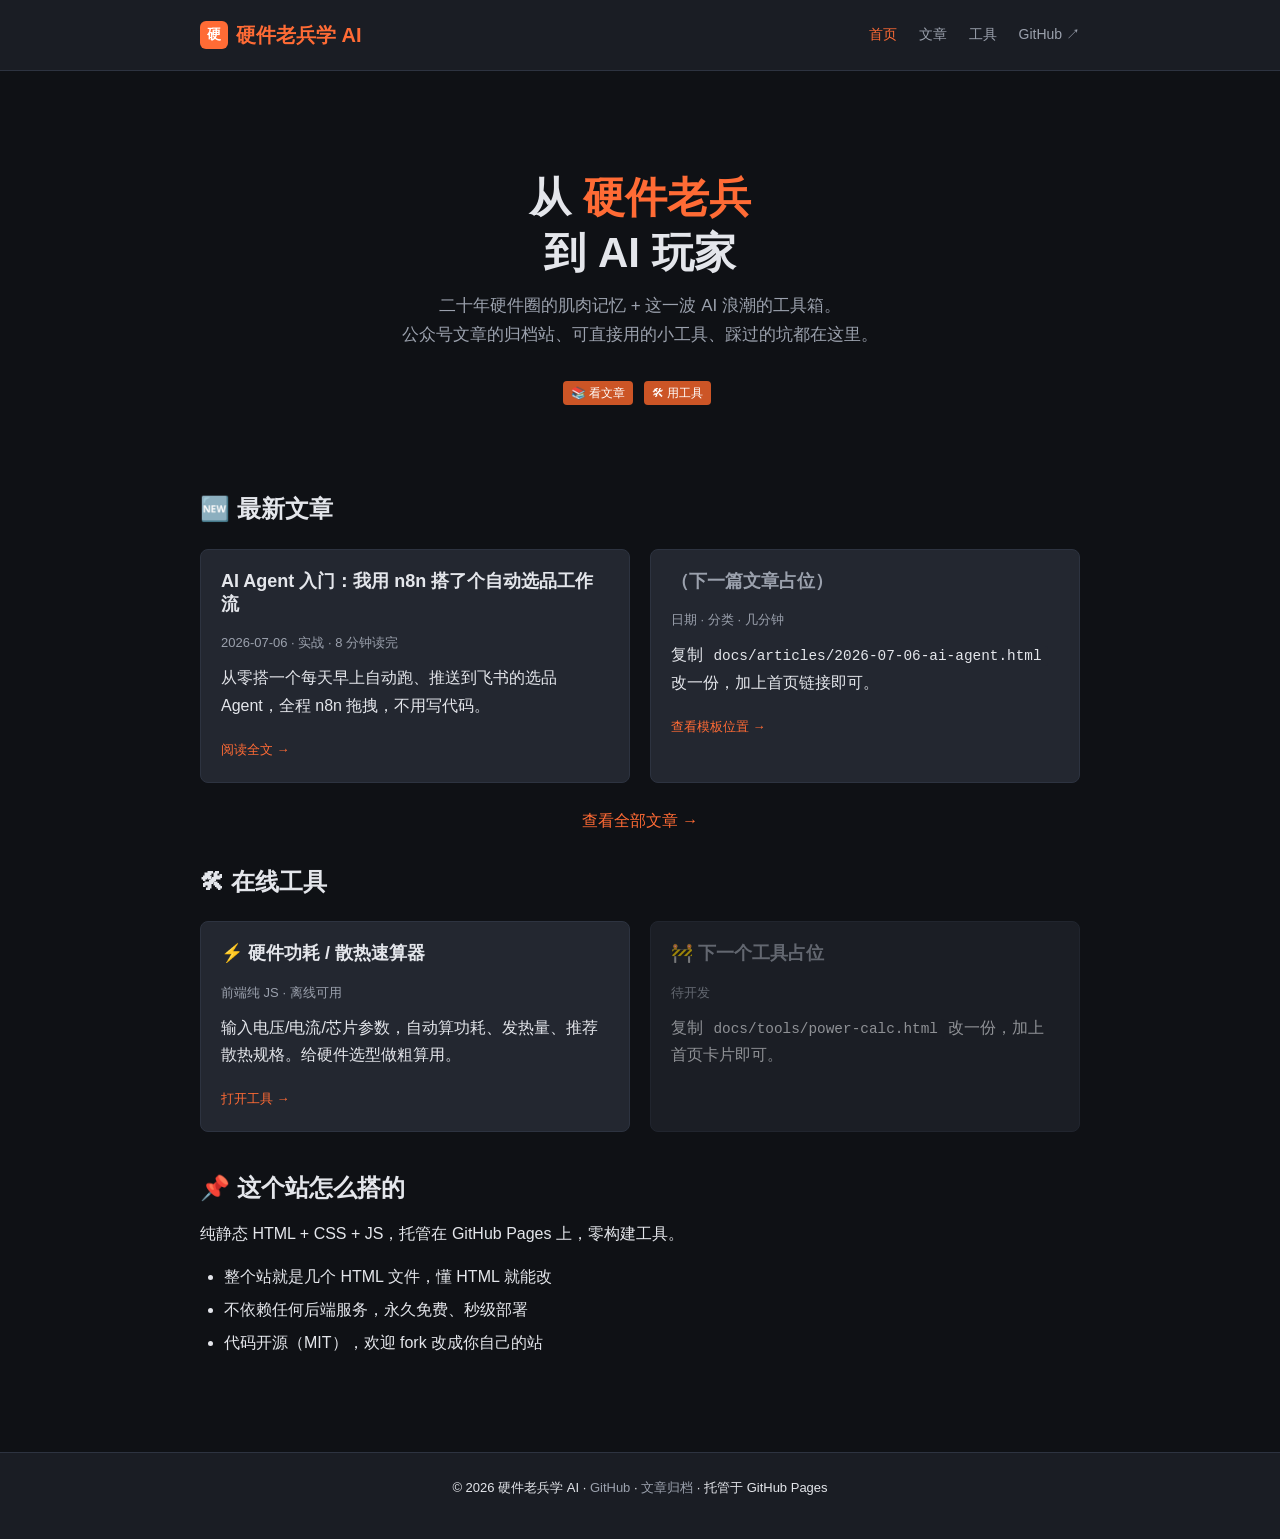
==== docs/index.html @ 45ee5adc "init: 硬件老兵学 AI 静态站样板 - 首页 (index.html): hero + 最新文章 + 工具入口 - 文章列表 (articles/list.html) - 示例文章 (artic" ====
<!DOCTYPE html>
<html lang="zh-CN">
<head>
<meta charset="UTF-8">
<meta name="viewport" content="width=device-width, initial-scale=1.0">
<title>硬件老兵学 AI · 个人站</title>
<meta name="description" content="硬件老兵学 AI — 二十年硬件人转型 AI 的实战记录、工具集与思考。">
<link rel="stylesheet" href="css/style.css">
</head>
<body>

<header class="site-header">
  <div class="container">
    <a href="index.html" class="brand">
      <span class="brand-mark">硬</span>
      硬件老兵学 AI
    </a>
    <nav class="nav-links">
      <a href="index.html" class="active">首页</a>
      <a href="articles/list.html">文章</a>
      <a href="tools/power-calc.html">工具</a>
      <a href="https://github.com/" target="_blank">GitHub ↗</a>
    </nav>
  </div>
</header>

<main>
  <div class="container">

    <section class="hero">
      <h1>从 <span class="accent">硬件老兵</span><br>到 AI 玩家</h1>
      <p class="subtitle">
        二十年硬件圈的肌肉记忆 + 这一波 AI 浪潮的工具箱。<br>
        公众号文章的归档站、可直接用的小工具、踩过的坑都在这里。
      </p>
      <p>
        <a href="articles/list.html" class="tag accent">📚 看文章</a>
        <a href="tools/power-calc.html" class="tag accent">🛠 用工具</a>
      </p>
    </section>

    <section>
      <h2>🆕 最新文章</h2>
      <div class="grid grid-2">
        <a href="articles/2026-07-06-ai-agent.html" class="card">
          <h3>AI Agent 入门：我用 n8n 搭了个自动选品工作流</h3>
          <p class="meta">2026-07-06 · 实战 · 8 分钟读完</p>
          <p>从零搭一个每天早上自动跑、推送到飞书的选品 Agent，全程 n8n 拖拽，不用写代码。</p>
          <span class="arrow">阅读全文 →</span>
        </a>
        <a href="#" class="card" onclick="event.preventDefault(); alert('占位 — 复制 docs/articles/ 下的模板改一份新文章');">
          <h3 style="color: var(--text-dim);">（下一篇文章占位）</h3>
          <p class="meta">日期 · 分类 · 几分钟</p>
          <p>复制 <code>docs/articles/2026-07-06-ai-agent.html</code> 改一份，加上首页链接即可。</p>
          <span class="arrow">查看模板位置 →</span>
        </a>
      </div>
      <p style="text-align: center; margin-top: 24px;">
        <a href="articles/list.html" style="color: var(--accent);">查看全部文章 →</a>
      </p>
    </section>

    <section>
      <h2>🛠 在线工具</h2>
      <div class="grid grid-2">
        <a href="tools/power-calc.html" class="card">
          <h3>⚡ 硬件功耗 / 散热速算器</h3>
          <p class="meta">前端纯 JS · 离线可用</p>
          <p>输入电压/电流/芯片参数，自动算功耗、发热量、推荐散热规格。给硬件选型做粗算用。</p>
          <span class="arrow">打开工具 →</span>
        </a>
        <div class="card" style="opacity: 0.6;">
          <h3 style="color: var(--text-dim);">🚧 下一个工具占位</h3>
          <p class="meta">待开发</p>
          <p>复制 <code>docs/tools/power-calc.html</code> 改一份，加上首页卡片即可。</p>
        </div>
      </div>
    </section>

    <section style="margin-top: 40px;">
      <h2>📌 这个站怎么搭的</h2>
      <p>纯静态 HTML + CSS + JS，托管在 GitHub Pages 上，零构建工具。</p>
      <ul>
        <li>整个站就是几个 HTML 文件，懂 HTML 就能改</li>
        <li>不依赖任何后端服务，永久免费、秒级部署</li>
        <li>代码开源（MIT），欢迎 fork 改成你自己的站</li>
      </ul>
    </section>

  </div>
</main>

<footer class="site-footer">
  <div class="container">
    <p>
      © 2026 硬件老兵学 AI ·
      <a href="https://github.com/" target="_blank">GitHub</a> ·
      <a href="articles/list.html">文章归档</a> ·
      托管于 GitHub Pages
    </p>
  </div>
</footer>

</body>
</html>
---- docs/css/style.css ----
/* 硬件老兵学 AI 静态站主样式
   - 配色：暗色为主（硬件圈审美）+ 橙色高亮（呼应公众号调性）
   - 字体：系统字体栈，避免外部字体加载慢
   - 响应式：移动端优先，桌面端 max-width 限宽
*/

:root {
  --bg: #0f1115;
  --bg-elevated: #1a1d24;
  --bg-card: #232730;
  --border: #2d3340;
  --text: #e4e6eb;
  --text-dim: #9ba1ad;
  --accent: #ff6b35;
  --accent-dim: #cc5526;
  --link: #4a9eff;
  --success: #4ade80;
}

* { box-sizing: border-box; margin: 0; padding: 0; }

html { scroll-behavior: smooth; }

body {
  font-family: -apple-system, BlinkMacSystemFont, "Segoe UI", "PingFang SC",
               "Hiragino Sans GB", "Microsoft YaHei", sans-serif;
  background: var(--bg);
  color: var(--text);
  line-height: 1.7;
  font-size: 16px;
}

a { color: var(--link); text-decoration: none; transition: color .15s; }
a:hover { color: var(--accent); }

.container { max-width: 920px; margin: 0 auto; padding: 0 20px; }

/* 顶部导航 */
.site-header {
  background: var(--bg-elevated);
  border-bottom: 1px solid var(--border);
  padding: 18px 0;
  position: sticky; top: 0; z-index: 100;
  backdrop-filter: blur(8px);
}
.site-header .container {
  display: flex; justify-content: space-between; align-items: center;
}
.brand {
  font-size: 20px; font-weight: 700; color: var(--accent);
  display: flex; align-items: center; gap: 8px;
}
.brand-mark {
  width: 28px; height: 28px; background: var(--accent);
  border-radius: 6px; display: inline-flex; align-items: center; justify-content: center;
  font-weight: 900; color: #fff; font-size: 14px;
}
.nav-links { display: flex; gap: 22px; font-size: 14px; }
.nav-links a { color: var(--text-dim); }
.nav-links a:hover, .nav-links a.active { color: var(--accent); }

/* 主内容区 */
main { padding: 40px 0 80px; min-height: calc(100vh - 200px); }

h1, h2, h3 { color: var(--text); margin-bottom: 16px; line-height: 1.3; }
h1 { font-size: 32px; }
h2 { font-size: 24px; margin-top: 32px; }
h3 { font-size: 18px; margin-top: 24px; }
p { margin-bottom: 16px; color: var(--text); }
ul, ol { margin: 0 0 16px 24px; }
li { margin-bottom: 6px; }

code {
  font-family: "SF Mono", Consolas, Monaco, monospace;
  background: var(--bg-card);
  padding: 2px 6px; border-radius: 3px;
  font-size: 0.9em;
}
pre {
  background: var(--bg-card);
  border: 1px solid var(--border);
  border-radius: 6px;
  padding: 16px;
  overflow-x: auto;
  margin-bottom: 16px;
}
pre code { background: transparent; padding: 0; }

blockquote {
  border-left: 4px solid var(--accent);
  padding: 4px 16px;
  background: var(--bg-elevated);
  color: var(--text-dim);
  margin: 16px 0;
}

/* 首页 hero */
.hero {
  text-align: center;
  padding: 60px 0 40px;
}
.hero h1 { font-size: 42px; margin-bottom: 12px; }
.hero .accent { color: var(--accent); }
.hero .subtitle { color: var(--text-dim); font-size: 17px; max-width: 600px; margin: 0 auto 28px; }

/* 卡片网格 */
.grid { display: grid; gap: 20px; margin-top: 24px; }
.grid-2 { grid-template-columns: repeat(auto-fit, minmax(280px, 1fr)); }

.card {
  background: var(--bg-card);
  border: 1px solid var(--border);
  border-radius: 8px;
  padding: 20px;
  transition: transform .15s, border-color .15s;
}
.card:hover {
  transform: translateY(-2px);
  border-color: var(--accent);
}
.card h3 { margin-top: 0; }
.card .meta {
  font-size: 13px; color: var(--text-dim);
  margin-bottom: 10px;
}
.card .arrow { color: var(--accent); font-size: 13px; }

/* 文章页 */
.article {
  max-width: 720px; margin: 0 auto;
}
.article header { margin-bottom: 32px; padding-bottom: 20px; border-bottom: 1px solid var(--border); }
.article .meta { color: var(--text-dim); font-size: 14px; }
.article .content { font-size: 17px; }

/* 工具页 */
.tool {
  background: var(--bg-card);
  border: 1px solid var(--border);
  border-radius: 8px;
  padding: 24px;
  margin-bottom: 20px;
}
.tool label { display: block; margin-bottom: 6px; color: var(--text-dim); font-size: 14px; }
.tool input, .tool select {
  width: 100%;
  padding: 10px 12px;
  background: var(--bg);
  color: var(--text);
  border: 1px solid var(--border);
  border-radius: 6px;
  font-size: 15px;
  margin-bottom: 14px;
  font-family: inherit;
}
.tool input:focus, .tool select:focus {
  outline: none; border-color: var(--accent);
}
.tool .row { display: grid; grid-template-columns: 1fr 1fr; gap: 14px; }
@media (max-width: 600px) { .tool .row { grid-template-columns: 1fr; } }

.result {
  background: var(--bg-elevated);
  border: 1px solid var(--border);
  border-radius: 6px;
  padding: 16px;
  margin-top: 12px;
  font-size: 15px;
}
.result .big {
  font-size: 32px; font-weight: 700; color: var(--accent);
  font-family: "SF Mono", Consolas, monospace;
}
.result .label { color: var(--text-dim); font-size: 13px; }
.result-grid { display: grid; grid-template-columns: repeat(auto-fit, minmax(150px, 1fr)); gap: 14px; }

.tag {
  display: inline-block;
  background: var(--bg-elevated);
  color: var(--text-dim);
  padding: 2px 8px;
  border-radius: 4px;
  font-size: 12px;
  margin-right: 6px;
}
.tag.accent { background: var(--accent-dim); color: #fff; }

/* 页脚 */
.site-footer {
  background: var(--bg-elevated);
  border-top: 1px solid var(--border);
  padding: 24px 0;
  text-align: center;
  color: var(--text-dim);
  font-size: 13px;
}
.site-footer a { color: var(--text-dim); }
.site-footer a:hover { color: var(--accent); }

/* 移动端适配 */
@media (max-width: 600px) {
  .hero h1 { font-size: 32px; }
  .nav-links { gap: 14px; font-size: 13px; }
  h1 { font-size: 26px; }
}
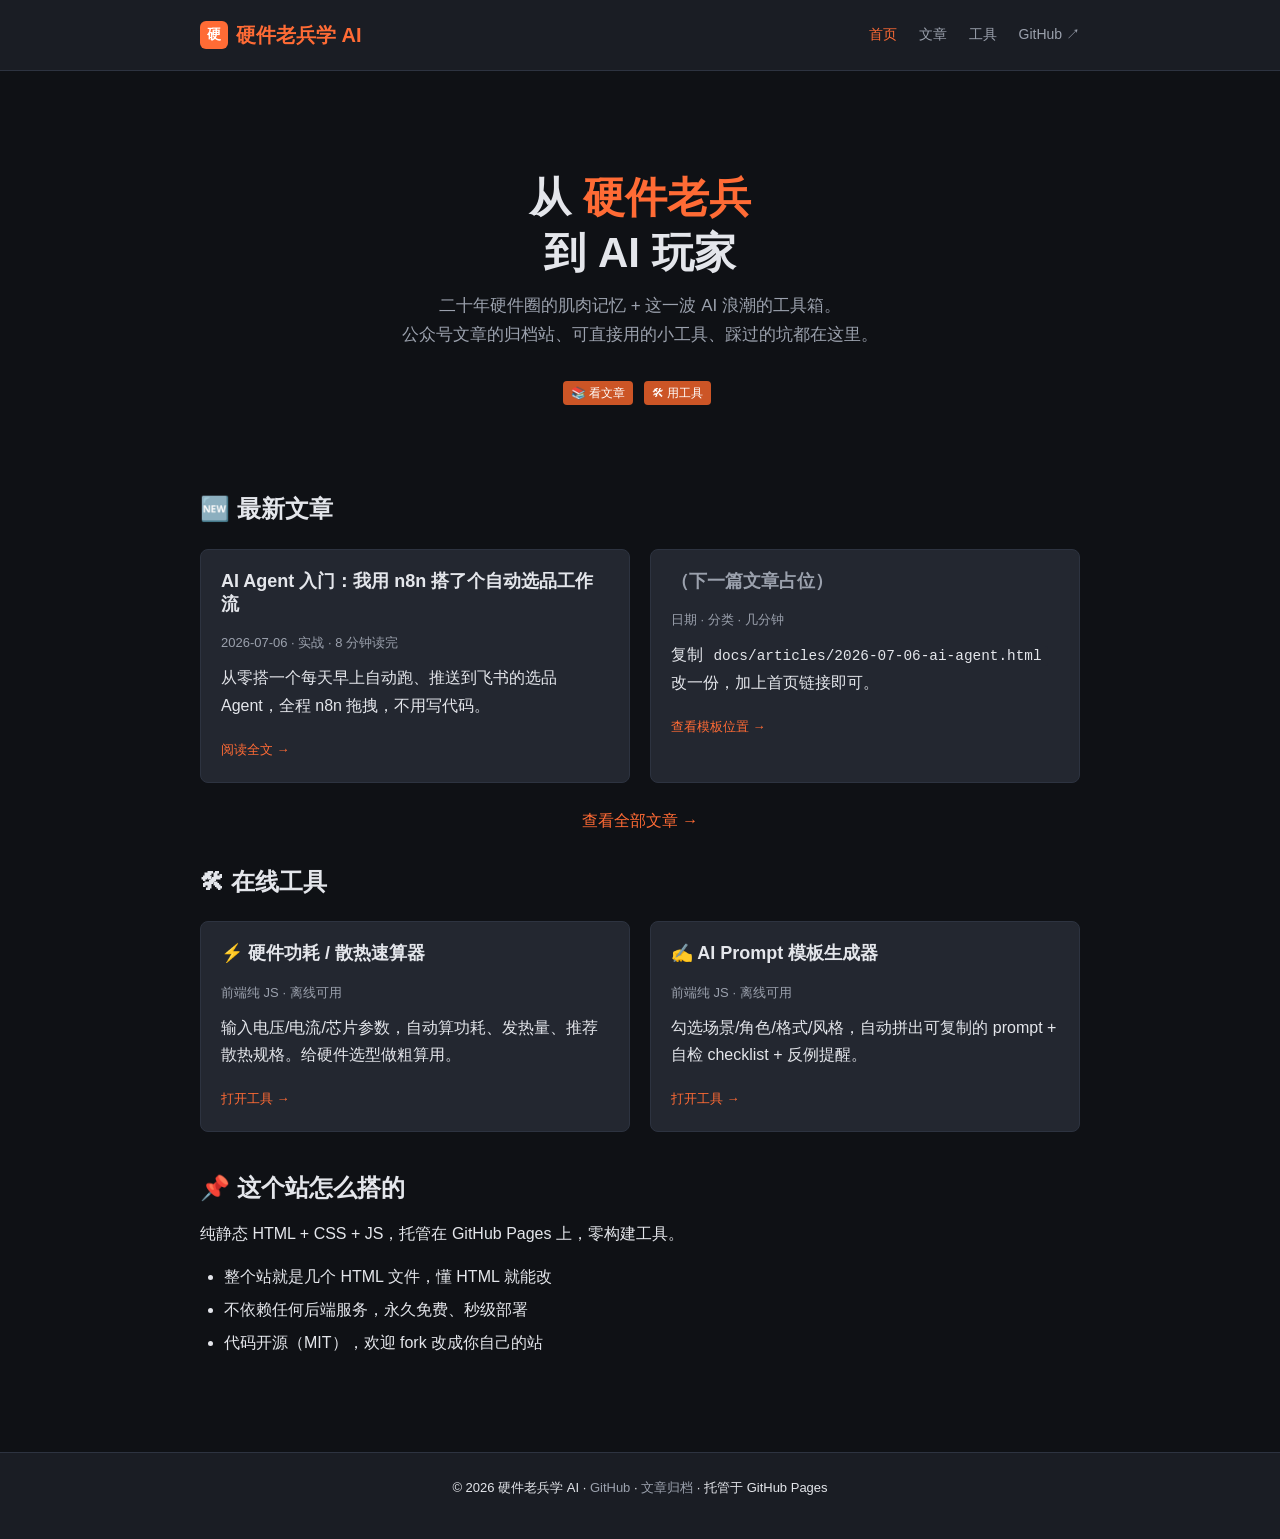
==== commit 764e471a: "feat: 添加 AI Prompt 模板生成器 第二个工具页 (tools/prompt-gen.html) + 277 行 JS 逻辑 (js/prompt-gen.js)  功能： - 4 维拼" ====
--- a/docs/index.html
+++ b/docs/index.html
@@ -69,11 +69,12 @@
           <p>输入电压/电流/芯片参数，自动算功耗、发热量、推荐散热规格。给硬件选型做粗算用。</p>
           <span class="arrow">打开工具 →</span>
         </a>
-        <div class="card" style="opacity: 0.6;">
-          <h3 style="color: var(--text-dim);">🚧 下一个工具占位</h3>
-          <p class="meta">待开发</p>
-          <p>复制 <code>docs/tools/power-calc.html</code> 改一份，加上首页卡片即可。</p>
-        </div>
+        <a href="tools/prompt-gen.html" class="card">
+          <h3>✍️ AI Prompt 模板生成器</h3>
+          <p class="meta">前端纯 JS · 离线可用</p>
+          <p>勾选场景/角色/格式/风格，自动拼出可复制的 prompt + 自检 checklist + 反例提醒。</p>
+          <span class="arrow">打开工具 →</span>
+        </a>
       </div>
     </section>
 
--- a/docs/css/style.css
+++ b/docs/css/style.css
@@ -202,4 +202,54 @@
   .hero h1 { font-size: 32px; }
   .nav-links { gap: 14px; font-size: 13px; }
   h1 { font-size: 26px; }
-}+}
+
+/* Prompt 生成器专属 */
+.opt-row { margin-bottom: 16px; }
+.opt-row label { display: block; margin-bottom: 6px; color: var(--text-dim); font-size: 14px; font-weight: 600; }
+.opt-row select, .opt-row input[type="text"], .opt-row textarea {
+  width: 100%; padding: 10px 12px; background: var(--bg);
+  color: var(--text); border: 1px solid var(--border); border-radius: 6px;
+  font-size: 15px; font-family: inherit;
+}
+.opt-row select:focus, .opt-row input:focus, .opt-row textarea:focus {
+  outline: none; border-color: var(--accent);
+}
+.opt-row textarea { min-height: 80px; resize: vertical; }
+.opt-row .hint { font-size: 12px; color: var(--text-dim); margin-top: 4px; }
+
+.opt-grid { display: grid; grid-template-columns: 1fr 1fr; gap: 16px; }
+@media (max-width: 600px) { .opt-grid { grid-template-columns: 1fr; } }
+
+.btn-primary {
+  padding: 14px 28px; background: var(--accent); color: #fff;
+  border: none; border-radius: 6px; font-size: 16px; font-weight: 700;
+  cursor: pointer; transition: background .15s;
+}
+.btn-primary:hover { background: var(--accent-dim); }
+
+.btn-secondary {
+  padding: 8px 14px; background: transparent; color: var(--text);
+  border: 1px solid var(--border); border-radius: 4px;
+  cursor: pointer; font-size: 13px;
+}
+.btn-secondary:hover { border-color: var(--accent); color: var(--accent); }
+
+.output-box {
+  width: 100%; min-height: 280px;
+  background: var(--bg); color: var(--text);
+  border: 1px solid var(--border); border-radius: 6px;
+  padding: 14px; font-family: "SF Mono", Consolas, monospace;
+  font-size: 13px; line-height: 1.6; resize: vertical;
+  white-space: pre-wrap;
+}
+
+.hist-item {
+  background: var(--bg); border: 1px solid var(--border);
+  border-radius: 6px; padding: 12px 14px; margin-bottom: 10px;
+  cursor: pointer; transition: border-color .15s;
+}
+.hist-item:hover { border-color: var(--accent); }
+.hist-meta { display: flex; gap: 6px; align-items: center; margin-bottom: 6px; flex-wrap: wrap; }
+.hist-topic { color: var(--text); font-weight: 600; font-size: 14px; margin-bottom: 4px; }
+.hist-preview { color: var(--text-dim); font-size: 12px; font-family: "SF Mono", monospace; }
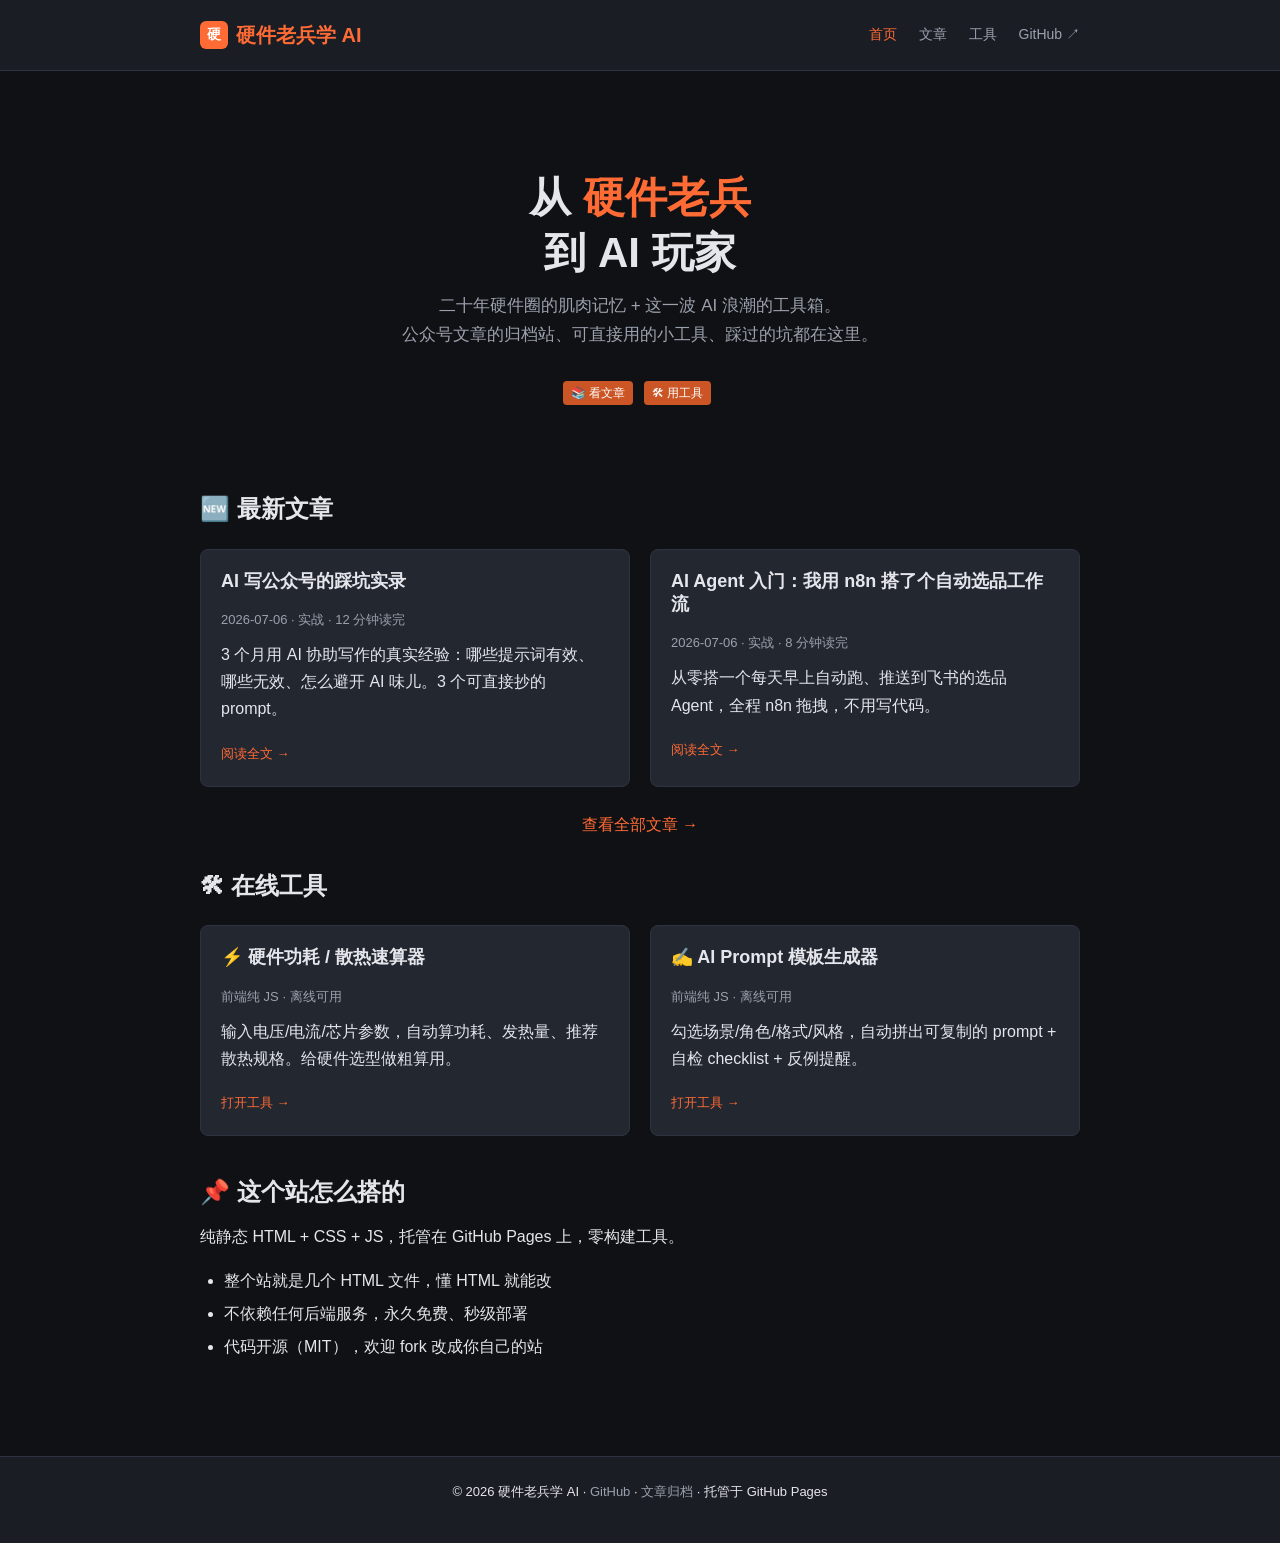
==== commit e751973d: "feat: 添加「AI 写公众号的踩坑实录」文章 - 新文章 docs/articles/2026-07-06-ai-writing.html (214 行, 9500 字) - 主题：3 个月用 A" ====
--- a/docs/index.html
+++ b/docs/index.html
@@ -42,17 +42,17 @@
     <section>
       <h2>🆕 最新文章</h2>
       <div class="grid grid-2">
+        <a href="articles/2026-07-06-ai-writing.html" class="card">
+          <h3>AI 写公众号的踩坑实录</h3>
+          <p class="meta">2026-07-06 · 实战 · 12 分钟读完</p>
+          <p>3 个月用 AI 协助写作的真实经验：哪些提示词有效、哪些无效、怎么避开 AI 味儿。3 个可直接抄的 prompt。</p>
+          <span class="arrow">阅读全文 →</span>
+        </a>
         <a href="articles/2026-07-06-ai-agent.html" class="card">
           <h3>AI Agent 入门：我用 n8n 搭了个自动选品工作流</h3>
           <p class="meta">2026-07-06 · 实战 · 8 分钟读完</p>
           <p>从零搭一个每天早上自动跑、推送到飞书的选品 Agent，全程 n8n 拖拽，不用写代码。</p>
           <span class="arrow">阅读全文 →</span>
-        </a>
-        <a href="#" class="card" onclick="event.preventDefault(); alert('占位 — 复制 docs/articles/ 下的模板改一份新文章');">
-          <h3 style="color: var(--text-dim);">（下一篇文章占位）</h3>
-          <p class="meta">日期 · 分类 · 几分钟</p>
-          <p>复制 <code>docs/articles/2026-07-06-ai-agent.html</code> 改一份，加上首页链接即可。</p>
-          <span class="arrow">查看模板位置 →</span>
         </a>
       </div>
       <p style="text-align: center; margin-top: 24px;">
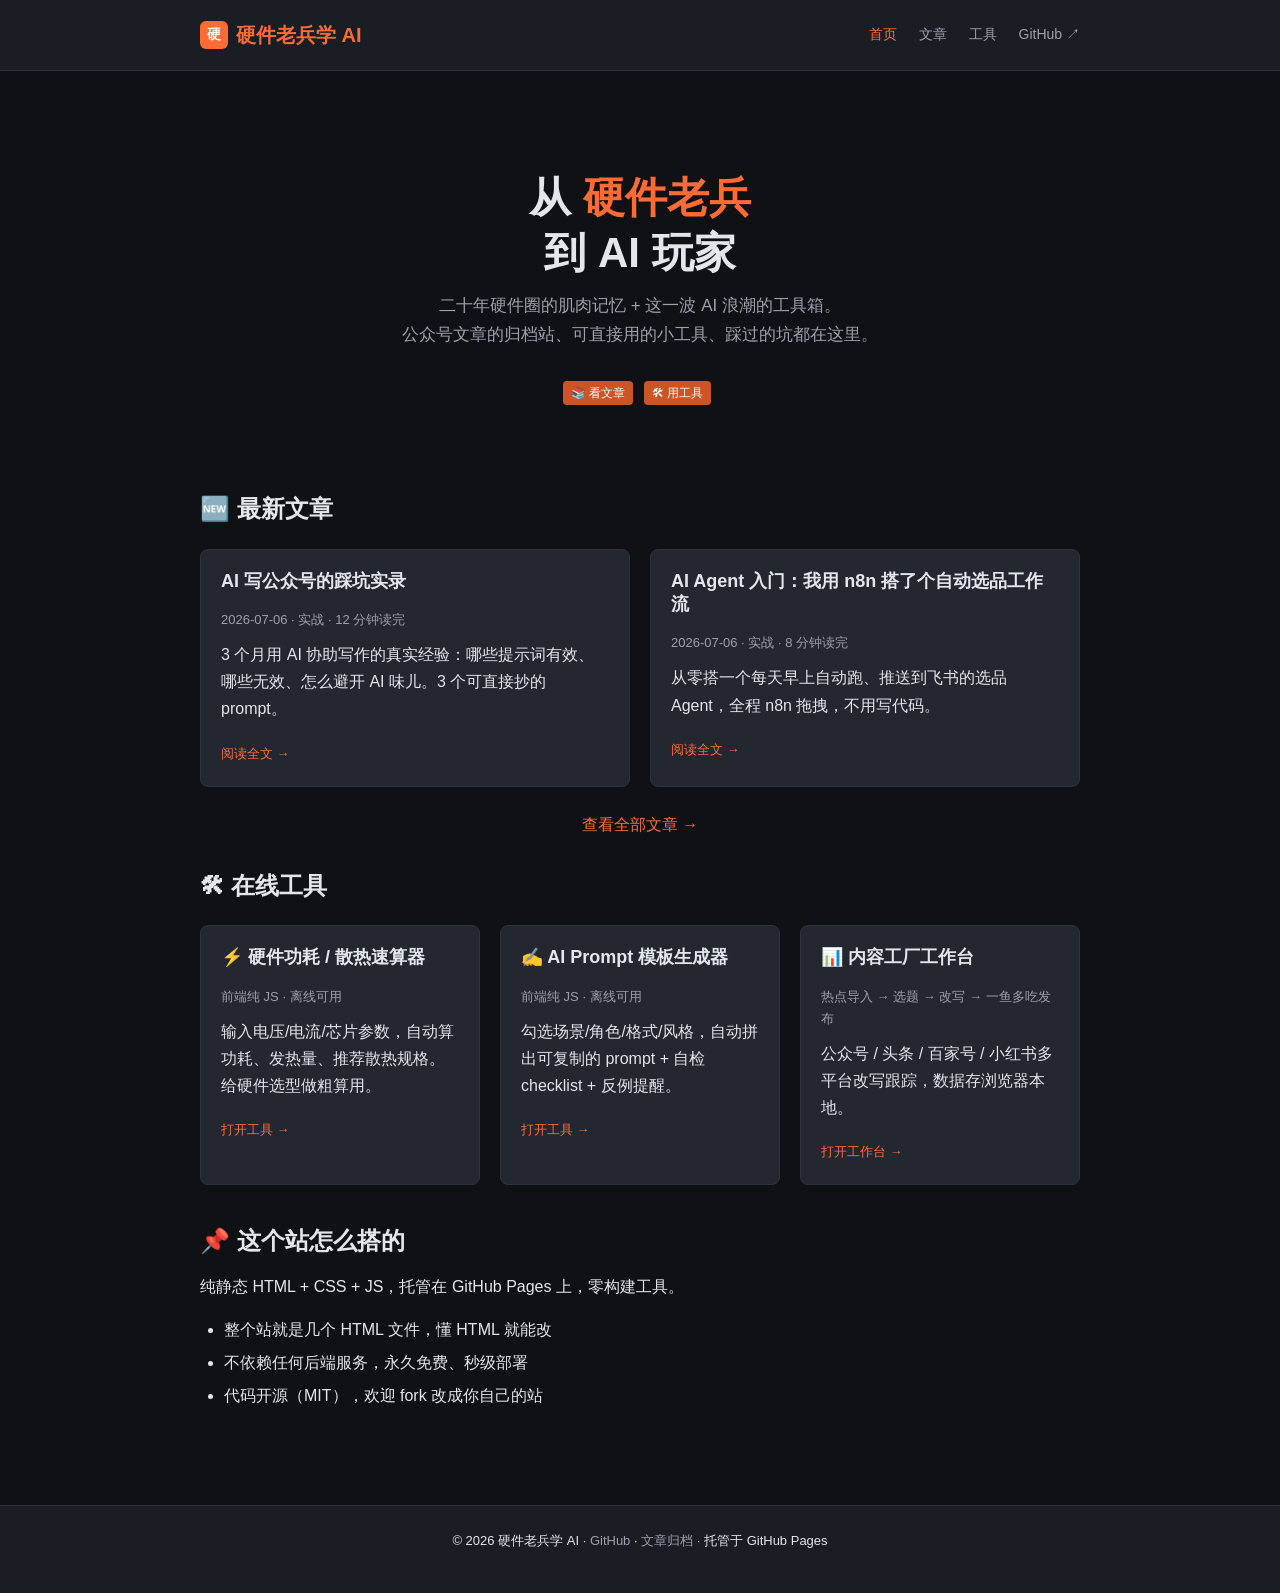
==== commit 8bfd26ee: "feat: 添加内容工厂工作台（热点导入→选题→改写→一鱼多吃）" ====
--- a/docs/index.html
+++ b/docs/index.html
@@ -75,6 +75,12 @@
           <p>勾选场景/角色/格式/风格，自动拼出可复制的 prompt + 自检 checklist + 反例提醒。</p>
           <span class="arrow">打开工具 →</span>
         </a>
+        <a href="workbench/index.html" class="card">
+          <h3>📊 内容工厂工作台</h3>
+          <p class="meta">热点导入 → 选题 → 改写 → 一鱼多吃发布</p>
+          <p>公众号 / 头条 / 百家号 / 小红书多平台改写跟踪，数据存浏览器本地。</p>
+          <span class="arrow">打开工作台 →</span>
+        </a>
       </div>
     </section>
 
